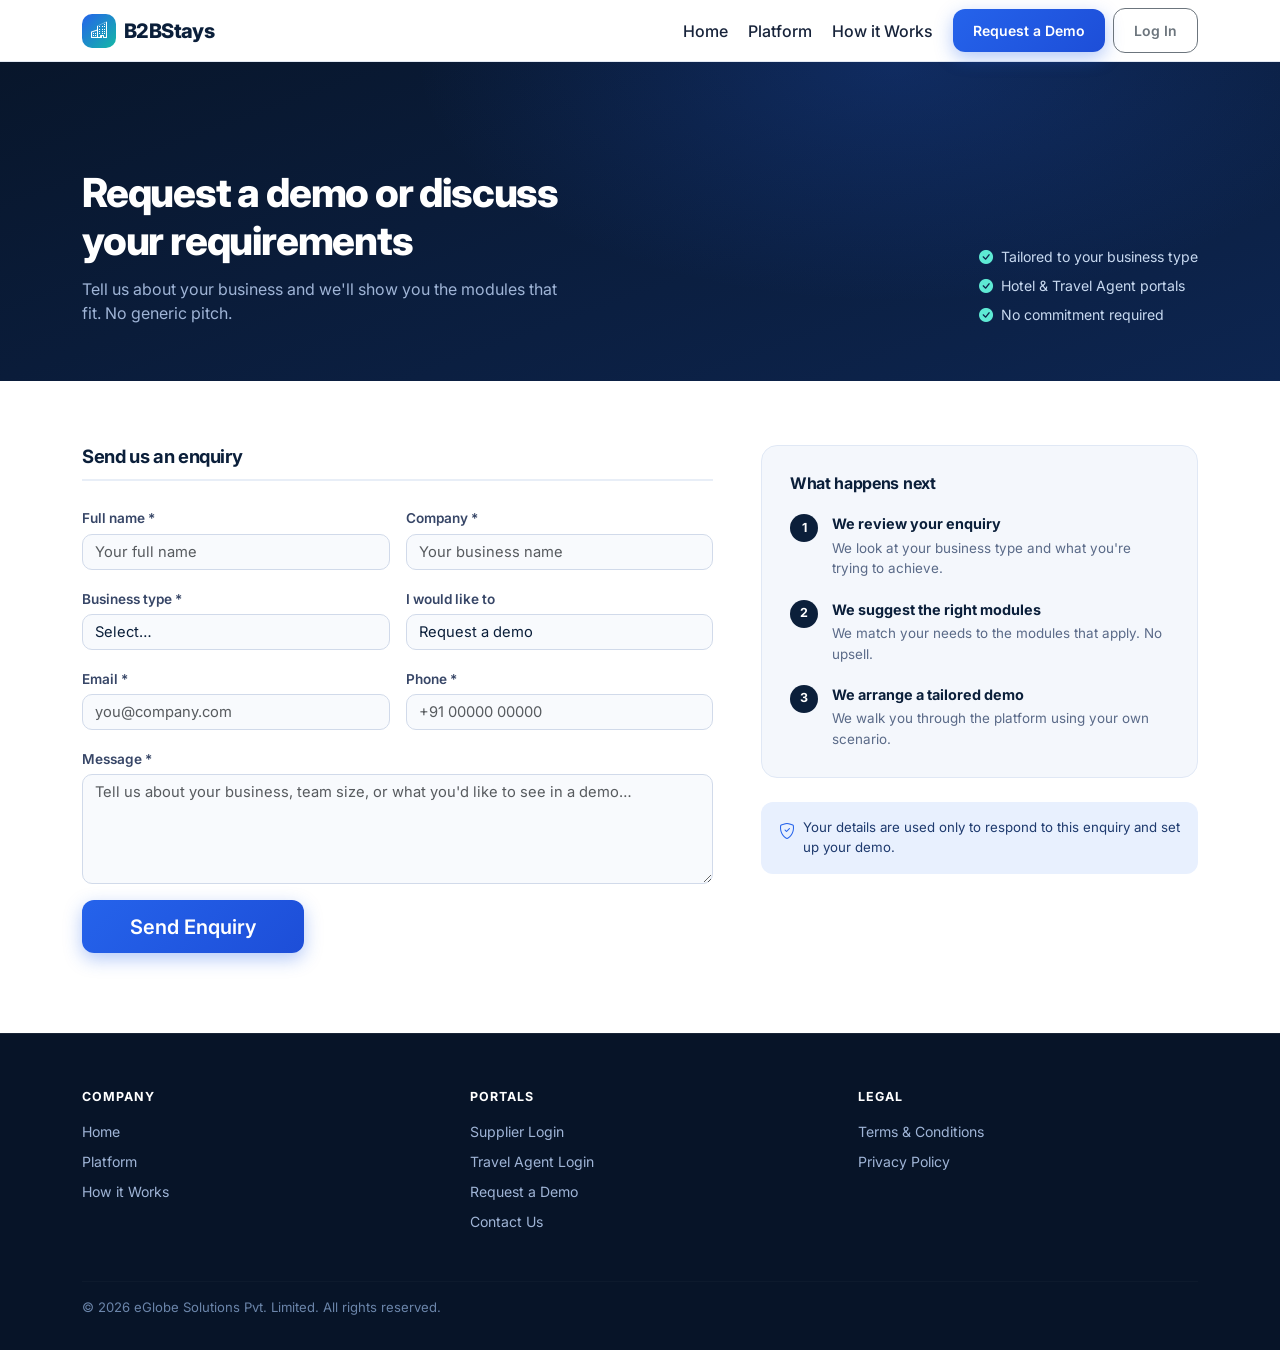
==== contact.html @ 08c2ac45 "Commit" ====
<!doctype html>
<html lang="en">
<head>
  <meta charset="utf-8">
  <meta name="viewport" content="width=device-width, initial-scale=1">
  <title>Request a Demo – B2BStays | Travel Agent B2B Software &amp; Holiday Distribution</title>
  <meta name="description" content="Request a demo of B2BStays — B2B travel tech software for hotels, DMCs and travel agents. See DMC sales workflow automation, seamless distribution and integrated invoicing in action.">
  <meta name="keywords" content="travel agent B2B software demo, DMC sales workflow automation, B2B holiday marketplace, land services distribution, holiday distribution network, operations automation">
  <meta name="robots" content="index, follow">
  <meta name="theme-color" content="#0b1f3a">
  <link rel="icon" href="data:image/svg+xml,%3Csvg xmlns='http://www.w3.org/2000/svg' viewBox='0 0 32 32'%3E%3Crect width='32' height='32' rx='8' fill='%232563eb'/%3E%3Ctext x='16' y='22' font-size='16' font-family='Arial' font-weight='700' fill='white' text-anchor='middle'%3EB%3C/text%3E%3C/svg%3E">
  <link rel="preconnect" href="https://fonts.googleapis.com">
  <link rel="preconnect" href="https://fonts.gstatic.com" crossorigin>
  <link href="https://fonts.googleapis.com/css2?family=Inter:wght@400;500;600;700;800&display=swap" rel="stylesheet">
  <link href="https://cdn.jsdelivr.net/npm/bootstrap@5.3.3/dist/css/bootstrap.min.css" rel="stylesheet">
  <link href="https://cdn.jsdelivr.net/npm/bootstrap-icons@1.11.3/font/bootstrap-icons.min.css" rel="stylesheet">
  <link href="assets/css/style.css" rel="stylesheet">
</head>
<body>
<a class="skip-link" href="#main">Skip to main content</a>

<nav class="navbar navbar-expand-lg sticky-top site-nav" aria-label="Main navigation">
  <div class="container">
    <a class="navbar-brand d-flex align-items-center" href="index.html"><span class="brand-mark"><i class="bi bi-buildings" aria-hidden="true"></i></span>B2BStays</a>
    <button class="navbar-toggler" type="button" data-bs-toggle="collapse" data-bs-target="#nav" aria-controls="nav" aria-expanded="false" aria-label="Toggle navigation"><span class="navbar-toggler-icon"></span></button>
    <div class="collapse navbar-collapse" id="nav">
      <ul class="navbar-nav ms-auto align-items-lg-center gap-lg-1">
        <li class="nav-item"><a class="nav-link" href="index.html">Home</a></li>
        <li class="nav-item"><a class="nav-link" href="index.html#capability-map">Platform</a></li>
        <li class="nav-item"><a class="nav-link" href="index.html#coverH">How it Works</a></li>
        <li class="nav-item ms-lg-2"><a class="btn btn-brand btn-sm" href="contact.html?topic=demo">Request a Demo</a></li>
        <li class="nav-item ms-lg-1"><a class="btn btn-outline-secondary btn-sm" href="login.html">Log In</a></li>
      </ul>
    </div>
  </div>
</nav>

<main id="main">

  <!-- Dark hero band -->
  <div class="ct-hero">
    <div class="container">
      <div class="ct-hero-inner">
        <div>
          <span class="eyebrow" style="color:#5eead4">Get in touch</span>
          <h1 class="ct-hero-h">Request a demo or discuss your requirements</h1>
          <p class="ct-hero-sub">Tell us about your business and we'll show you the modules that fit. No generic pitch.</p>
        </div>
        <ul class="ct-trust">
          <li><i class="bi bi-check-circle-fill"></i>Tailored to your business type</li>
          <li><i class="bi bi-check-circle-fill"></i>Hotel &amp; Travel Agent portals</li>
          <li><i class="bi bi-check-circle-fill"></i>No commitment required</li>
        </ul>
      </div>
    </div>
  </div>

  <!-- White form section -->
  <div class="ct-body">
    <div class="container">
      <div class="row g-5 align-items-start">

        <!-- Form -->
        <div class="col-lg-7">
          <div class="ct-form-wrap">
            <h2 class="ct-form-title">Send us an enquiry</h2>
            <form id="enquiryForm" action="api/enquiry.php" method="post" novalidate>
              <div class="row g-3">
                <div class="col-sm-6">
                  <label class="form-label" for="name">Full name <span aria-hidden="true">*</span></label>
                  <input class="form-control" id="name" name="name" type="text" autocomplete="name" required placeholder="Your full name">
                </div>
                <div class="col-sm-6">
                  <label class="form-label" for="company">Company <span aria-hidden="true">*</span></label>
                  <input class="form-control" id="company" name="company" type="text" autocomplete="organization" required placeholder="Your business name">
                </div>
                <div class="col-sm-6">
                  <label class="form-label" for="business_type">Business type <span aria-hidden="true">*</span></label>
                  <select class="form-select" id="business_type" name="business_type" required>
                    <option value="">Select…</option>
                    <option value="hotel">Hotel or accommodation provider</option>
                    <option value="travel_agent">Travel agent or tour operator</option>
                    <option value="dmc">Destination management company</option>
                    <option value="transport">Transportation business</option>
                    <option value="other">Other</option>
                  </select>
                </div>
                <div class="col-sm-6">
                  <label class="form-label" for="topic">I would like to</label>
                  <select class="form-select" id="topic" name="topic">
                    <option value="demo">Request a demo</option>
                    <option value="requirements">Discuss business requirements</option>
                    <option value="modules">Explore modules</option>
                  </select>
                </div>
                <div class="col-sm-6">
                  <label class="form-label" for="email">Email <span aria-hidden="true">*</span></label>
                  <input class="form-control" id="email" name="email" type="email" autocomplete="email" required placeholder="you@company.com">
                </div>
                <div class="col-sm-6">
                  <label class="form-label" for="phone">Phone <span aria-hidden="true">*</span></label>
                  <input class="form-control" id="phone" name="phone" type="tel" autocomplete="tel" required placeholder="+91 00000 00000">
                </div>
                <div class="col-12">
                  <label class="form-label" for="message">Message <span aria-hidden="true">*</span></label>
                  <textarea class="form-control" id="message" name="message" rows="4" maxlength="2000" required placeholder="Tell us about your business, team size, or what you'd like to see in a demo…"></textarea>
                </div>
                <div class="hp-field" aria-hidden="true"><label>Leave blank <input type="text" name="website" tabindex="-1" autocomplete="off"></label></div>
                <div class="col-12">
                  <button class="btn btn-brand btn-lg px-5" type="submit">Send Enquiry</button>
                </div>
              </div>
              <div id="formStatus" class="alert d-none mt-3" role="status" tabindex="-1"></div>
            </form>
          </div>
        </div>

        <!-- Sidebar -->
        <div class="col-lg-5">
          <div class="ct-sidebar">

            <div class="ct-steps">
              <h3 class="ct-sidebar-title">What happens next</h3>
              <ol class="ct-step-list">
                <li>
                  <span class="ct-step-num">1</span>
                  <div>
                    <strong>We review your enquiry</strong>
                    <p>We look at your business type and what you're trying to achieve.</p>
                  </div>
                </li>
                <li>
                  <span class="ct-step-num">2</span>
                  <div>
                    <strong>We suggest the right modules</strong>
                    <p>We match your needs to the modules that apply. No upsell.</p>
                  </div>
                </li>
                <li>
                  <span class="ct-step-num">3</span>
                  <div>
                    <strong>We arrange a tailored demo</strong>
                    <p>We walk you through the platform using your own scenario.</p>
                  </div>
                </li>
              </ol>
            </div>

            <div class="ct-note">
              <i class="bi bi-shield-check"></i>
              Your details are used only to respond to this enquiry and set up your demo.
            </div>

          </div>
        </div>

      </div>
    </div>
  </div>

</main>

<footer class="site-footer">
  <div class="container">
    <div class="row g-4 g-lg-5 justify-content-center">
      <div class="col-6 col-md-4">
        <h5 class="footer-heading">Company</h5>
        <ul class="list-unstyled footer-links">
          <li><a href="index.html">Home</a></li>
          <li><a href="index.html#capability-map">Platform</a></li>
          <li><a href="index.html#coverH">How it Works</a></li>
        </ul>
      </div>
      <div class="col-6 col-md-4">
        <h5 class="footer-heading">Portals</h5>
        <ul class="list-unstyled footer-links">
          <li><a href="login.html">Supplier Login</a></li>
          <li><a href="login.html">Travel Agent Login</a></li>
          <li><a href="contact.html?topic=demo">Request a Demo</a></li>
          <li><a href="contact.html">Contact Us</a></li>
        </ul>
      </div>
      <div class="col-6 col-md-4">
        <h5 class="footer-heading">Legal</h5>
        <ul class="list-unstyled footer-links">
          <li><a href="#">Terms &amp; Conditions</a></li>
          <li><a href="#">Privacy Policy</a></li>
        </ul>
      </div>
    </div>
    <nav class="site-footer-mobile" aria-label="Footer navigation">
      <a href="index.html">Home</a>
      <a href="contact.html?topic=demo">Book a Demo</a>
      <a href="login.html">Log In</a>
      <a href="register.html">Register Now</a>
    </nav>
    <hr class="footer-divider">
    <p class="small mb-0 footer-copy">&copy; <span id="year"></span> eGlobe Solutions Pvt. Limited. All rights reserved.</p>
  </div>
</footer>

<style>
/* ── Hero band ── */
.ct-hero {
  background: radial-gradient(800px 400px at 70% 0%, rgba(37,99,235,.22), transparent 60%),
              linear-gradient(160deg, #08162b 0%, #0d2550 100%);
  padding: 4rem 0 3.5rem;
}
.ct-hero-inner {
  display: flex;
  flex-wrap: wrap;
  align-items: flex-end;
  justify-content: space-between;
  gap: 2rem;
}
.ct-hero-h {
  font-size: clamp(1.7rem, 3.5vw, 2.5rem);
  font-weight: 800;
  letter-spacing: -.03em;
  color: #fff;
  line-height: 1.2;
  margin: .6rem 0 .75rem;
  max-width: 560px;
}
.ct-hero-sub {
  color: #9fb4d6;
  font-size: 1rem;
  margin: 0;
  max-width: 480px;
}
.ct-trust {
  list-style: none;
  padding: 0;
  margin: 0;
  display: flex;
  flex-direction: column;
  gap: .5rem;
  flex-shrink: 0;
}
.ct-trust li {
  display: flex;
  align-items: center;
  gap: .5rem;
  font-size: .88rem;
  color: #c8d9f0;
  white-space: normal;
}
.ct-trust i { color: #5eead4; }

/* ── White body ── */
.ct-body {
  background: #fff;
  padding: 4rem 0 5rem;
}

/* ── Form ── */
.ct-form-wrap { }
.ct-form-title {
  font-size: 1.15rem;
  font-weight: 700;
  color: #0b1f3a;
  margin-bottom: 1.5rem;
  padding-bottom: .75rem;
  border-bottom: 2px solid #e8eef7;
}
.ct-form-wrap .form-label {
  font-size: .85rem;
  font-weight: 600;
  color: #374667;
  margin-bottom: .3rem;
}
.ct-form-wrap .form-control,
.ct-form-wrap .form-select {
  border-color: #d1daea;
  border-radius: 10px;
  font-size: .92rem;
  color: #0b1f3a;
  background: #f8fafd;
  transition: border-color .15s, box-shadow .15s;
}
.ct-form-wrap .form-control:focus,
.ct-form-wrap .form-select:focus {
  border-color: #2563eb;
  background: #fff;
  box-shadow: 0 0 0 3px rgba(37,99,235,.12);
}
.ct-form-wrap textarea.form-control { resize: vertical; min-height: 110px; }

/* ── Sidebar ── */
.ct-sidebar {
  position: sticky;
  top: 90px;
  display: flex;
  flex-direction: column;
  gap: 1.5rem;
}
.ct-steps {
  background: #f4f7fc;
  border: 1px solid #e0e8f5;
  border-radius: 16px;
  padding: 1.75rem;
}
.ct-sidebar-title {
  font-size: 1rem;
  font-weight: 700;
  color: #0b1f3a;
  margin-bottom: 1.25rem;
}
.ct-step-list {
  list-style: none;
  padding: 0;
  margin: 0;
  display: flex;
  flex-direction: column;
  gap: 1.25rem;
}
.ct-step-list li {
  display: flex;
  gap: .9rem;
  align-items: flex-start;
}
.ct-step-num {
  flex-shrink: 0;
  width: 28px;
  height: 28px;
  border-radius: 50%;
  background: #0b1f3a;
  color: #fff;
  font-size: .78rem;
  font-weight: 700;
  display: grid;
  place-items: center;
  margin-top: 1px;
}
.ct-step-list strong {
  display: block;
  font-size: .9rem;
  font-weight: 700;
  color: #0b1f3a;
  margin-bottom: .2rem;
}
.ct-step-list p {
  font-size: .84rem;
  color: #5a6a88;
  margin: 0;
  line-height: 1.5;
}

.ct-note {
  display: flex;
  align-items: flex-start;
  gap: .5rem;
  background: #e8f0fe;
  border-radius: 12px;
  padding: 1rem 1.1rem;
  font-size: .83rem;
  color: #1e3a6e;
  line-height: 1.5;
}
.ct-note i { color: #2563eb; font-size: 1rem; flex-shrink: 0; margin-top: 1px; }

@media (max-width: 991.98px) {
  .ct-hero-inner { flex-direction: column; align-items: flex-start; }
  .ct-trust { flex-direction: row; flex-wrap: wrap; gap: .4rem 1.2rem; }
  .ct-sidebar { position: static; }
}
@media (max-width: 767.98px) {
  .ct-hero { padding: 3rem 0 2.5rem; }
  .ct-hero-h { font-size: clamp(1.5rem, 6vw, 2rem); max-width: 100%; }
  .ct-hero-sub { max-width: 100%; }
  .ct-body { padding: 2.5rem 0 3rem; }
  .ct-note { flex-direction: column; gap: .4rem; }
}
</style>

<script src="https://cdn.jsdelivr.net/npm/bootstrap@5.3.3/dist/js/bootstrap.bundle.min.js"></script>
<script src="assets/js/main.js"></script>
<script src="assets/js/form.js"></script>
</body>
</html>
---- assets/css/style.css ----
/* B2BStays marketing site – design tokens */
:root {
  --navy-900: #071428;
  --navy-800: #0b1f3a;
  --navy-700: #12315c;
  --blue-600: #2563eb;
  --blue-500: #3b82f6;
  --teal-500: #14b8a6;
  --teal-600: #0a7a6e;
  --ink: #17233a;
  --muted: #5b6b85;
  --line: #e2e8f2;
  --surface: #ffffff;
  --surface-alt: #f4f7fc;
  --warn: #b45309;
  --warn-bg: #fff7e6;
  --radius: 16px;
  --shadow-sm: 0 1px 2px rgba(11, 31, 58, .06), 0 2px 8px rgba(11, 31, 58, .05);
  --shadow-md: 0 10px 30px rgba(11, 31, 58, .10);
  --bs-primary: var(--blue-600);
  --bs-body-font-family: "Inter", system-ui, -apple-system, "Segoe UI", Roboto, sans-serif;
  --bs-body-color: var(--ink);
}

html { scroll-behavior: smooth; scroll-padding-top: 84px; }
body { background: var(--surface); color: var(--ink); -webkit-font-smoothing: antialiased; }
.result-table td { white-space: nowrap; }
h1, h2, h3, h4, h5, h6 { color: var(--navy-800); letter-spacing: -.02em; font-weight: 700; }
.text-muted-2 { color: var(--muted) !important; }
.section { padding: 5rem 0; }
.section-alt { background: var(--surface-alt); }
.section-alt2 { background: #e8eef7; }
#capability-map { padding: 3rem 0; }
.map-wrap { max-width: 780px; margin: 0 auto; }
.map-svg  { width: 100%; height: auto; display: block; }
.section-dark { background: linear-gradient(160deg, var(--navy-900), var(--navy-700)); color: #dbe6f7; }
.section-dark h2, .section-dark h3 { color: #fff; }
.eyebrow { display: inline-block; font-size: .78rem; font-weight: 700; letter-spacing: .12em; text-transform: uppercase; color: var(--teal-600); margin-bottom: .6rem; }
.section-dark .eyebrow { color: #5eead4; }
.section-dark .card-x { background: rgba(255,255,255,.12); border-color: rgba(255,255,255,.18); color: #dbe6f7; }
.section-dark .card-x:hover { background: rgba(255,255,255,.18); border-color: rgba(255,255,255,.28); }
.section-dark .card-x h3 { color: #fff; }
.section-dark .text-muted-2 { color: rgba(219,230,247,.65) !important; }
.section-dark .icon-chip { background: rgba(255,255,255,.1); color: #5eead4; }
.lead-narrow { max-width: 46rem; }

/* Skip link */
.skip-link { position: absolute; left: -999px; top: 8px; background: #fff; color: var(--navy-800); padding: .5rem 1rem; border-radius: 8px; z-index: 2000; }
.skip-link:focus { left: 8px; }
:focus-visible { outline: 3px solid var(--blue-500); outline-offset: 2px; }

/* Navbar */
.site-nav { background: rgba(255, 255, 255, .92); backdrop-filter: blur(10px); border-bottom: 1px solid var(--line); }
.site-nav .navbar-brand { font-weight: 800; color: var(--navy-800); letter-spacing: -.03em; }
.brand-mark { display: inline-grid; place-items: center; width: 34px; height: 34px; border-radius: 10px; background: linear-gradient(135deg, var(--blue-600), var(--teal-500)); color: #fff; margin-right: .5rem; font-size: 1.05rem; }
.site-nav .nav-link { color: var(--ink); font-weight: 500; }
.site-nav .nav-link.active, .site-nav .nav-link:hover { color: var(--blue-600); }

/* Buttons */
.btn { border-radius: 12px; font-weight: 600; padding: .7rem 1.25rem; }
.btn-brand { background: linear-gradient(135deg, var(--blue-600), #1d4ed8); color: #fff; border: 0; box-shadow: 0 6px 18px rgba(37, 99, 235, .35); }
.btn-brand:hover { color: #fff; transform: translateY(-1px); box-shadow: 0 10px 24px rgba(37, 99, 235, .4); }
.btn-teal { background: var(--teal-500); color: #04302b; border: 0; }
.btn-teal:hover { background: #2dd4bf; color: #04302b; }
.btn-ghost-light { border: 1.5px solid rgba(255, 255, 255, .55); color: #fff; }
.btn-ghost-light:hover { background: rgba(255, 255, 255, .12); color: #fff; }
.btn { transition: transform .15s ease, box-shadow .15s ease, background .15s ease; }

/* Hero */
.hero { position: relative; overflow: hidden; color: #dbe6f7; padding: 6rem 0 5rem;
  background: radial-gradient(900px 500px at 85% -10%, rgba(20, 184, 166, .30), transparent 60%),
              radial-gradient(800px 500px at 0% 110%, rgba(37, 99, 235, .35), transparent 60%),
              linear-gradient(160deg, var(--navy-900), var(--navy-700)); }
.hero h1 { color: #fff; font-size: clamp(2.2rem, 5vw, 3.7rem); line-height: 1.08; }
.hero h1 .accent { background: linear-gradient(90deg, #7dd3fc, #5eead4); -webkit-background-clip: text; background-clip: text; color: transparent; }
.hero .lead { color: #c3d3ec; max-width: 40rem; }
.page-hero { padding: 4.5rem 0 3.5rem; }
/* Hero portal preview */
.dashwrap { max-width: 640px; margin: 0 auto; }
.dash-bar { display: flex; align-items: center; justify-content: space-between; gap: .6rem; flex-wrap: wrap; margin-bottom: .7rem; }
.seg { display: inline-flex; background: rgba(255, 255, 255, .12); border-radius: 999px; padding: 3px; }
.seg button { border: 0; background: transparent; color: #c3d3ec; font-size: .8rem; font-weight: 600; padding: .32rem .85rem; border-radius: 999px; transition: background .15s, color .15s; }
.seg button:hover { color: #fff; }
.seg button[aria-selected="true"] { background: #fff; color: var(--navy-800); }
.dash-tag { font-size: .72rem; font-weight: 600; color: #b4c6e2; background: rgba(255, 255, 255, .1); border-radius: 999px; padding: .2rem .7rem; }
.dash { background: #f4f6fb; color: var(--ink); border-radius: 12px; overflow: hidden; font-size: 12px; line-height: 1.35;
  box-shadow: 0 30px 60px -20px rgba(0, 0, 0, .6); }
.dash[hidden] { display: none; }
.dash-top { display: flex; align-items: center; gap: .5rem; padding: .55rem .8rem; background: #11161f; color: #fff; font-size: 12px; }
.dash-top.agent { background: #12275c; }
.dash-top .bm { display: grid; place-items: center; width: 22px; height: 22px; border-radius: 6px; background: linear-gradient(135deg, var(--blue-600), var(--teal-500)); font-size: .8rem; }
.dash-top .op { color: #aebbd2; }
.dash-top .sep { width: 1px; height: 14px; background: rgba(255, 255, 255, .25); }
.dash-top .who { color: #dbe4f3; }
.dash-top .av { width: 24px; height: 24px; border-radius: 50%; background: rgba(255, 255, 255, .16); display: grid; place-items: center; font-size: 10px; font-weight: 700; }
.dash-crop .dash { height: 100%; display: flex; flex-direction: column; }
.dash-body { display: grid; grid-template-columns: 1fr; flex: 1; min-height: 0; }
@media (min-width: 992px) { .dash-body { grid-template-columns: 140px 1fr; } }
.dash-side { background: #151a22; padding: .55rem .4rem; flex-direction: column; gap: 2px; align-self: stretch; }
.dash-side.agent { background: #142a63; }
.dash-side span { display: flex; align-items: flex-start; gap: .45rem; color: #c3cde0; font-size: 11.5px; font-weight: 600; padding: .38rem .5rem; border-radius: 6px; line-height: 1.2; }
.dash-side span i { font-size: 12px; margin-top: 1px; flex: none; }
.dash-side span.on { background: rgba(59, 130, 246, .25); color: #fff; box-shadow: inset 0 0 0 1px rgba(96, 165, 250, .55); }
.dash-main { padding: .75rem .8rem; min-width: 0; display: flex; flex-direction: column; gap: .6rem; background: #f4f6fb; overflow: hidden; }
.dm-head h2 { font-size: 15px; font-weight: 700; margin: 0; color: var(--navy-800); letter-spacing: 0; }
.dm-head p { margin: 0; font-size: 11px; color: #4a5a72; }
.kp-grid { display: grid; grid-template-columns: repeat(2, 1fr); gap: .5rem; }
.kp { background: #fff; border: 1px solid var(--line); border-radius: 8px; padding: .5rem .6rem; display: flex; align-items: center; gap: .55rem; min-width: 0; }
.kp .ic { flex: none; width: 28px; height: 28px; border-radius: 8px; display: grid; place-items: center; background: #e8f0fe; color: var(--blue-600); font-size: .95rem; }
.kp .ic.t { background: #e0f7f4; color: var(--teal-600); }
.kp b { display: block; font-size: 15px; line-height: 1.2; color: var(--navy-800); font-weight: 700; }
.kp small { display: block; font-size: 11px; color: #4a5a72; line-height: 1.2; }
.dc { background: #fff; border: 1px solid var(--line); border-radius: 8px; padding: .6rem .7rem; }
.dc-h { display: flex; justify-content: space-between; align-items: flex-start; gap: .5rem; margin-bottom: .45rem; }
.dc-h h3 { font-size: 12.5px; font-weight: 700; margin: 0; color: var(--navy-800); letter-spacing: 0; }
.dc-h small { font-size: 11px; color: var(--muted); }
.dt { width: 100%; border-collapse: collapse; }
.dt th { font-size: 10.5px; text-transform: uppercase; letter-spacing: .05em; color: var(--muted); font-weight: 600; padding: .3rem .3rem; border-bottom: 1px solid var(--line); text-align: left; background: #f8fafd; }
.dt td { font-size: 11.5px; padding: .38rem .3rem; border-top: 1px solid #eef2f8; vertical-align: middle; }
.dt tbody tr:first-child td { border-top: 0; }
.dt .r { text-align: right; white-space: nowrap; }
.dt .ref { color: var(--blue-600); font-weight: 600; white-space: nowrap; }
.chip { display: block; width: fit-content; font-size: 10px; font-weight: 600; color: #1d4ed8; background: #e8f0fe; border-radius: 4px; padding: 0 .4rem; margin-top: 2px; }
.chip-link { font-size: 10.5px; font-weight: 600; color: var(--teal-600); background: #e0f7f4; border-radius: 999px; padding: .15rem .55rem; white-space: nowrap; }
.dash-select { font-size: 11.5px; font-weight: 600; padding: .2rem 1.8rem .2rem .55rem; border-radius: 6px; border: 1px solid var(--line); width: auto; color: var(--navy-800); }
.rv-row + .rv-row { margin-top: .5rem; }
.rv-line { display: flex; justify-content: space-between; gap: .5rem; font-size: 11.5px; }
.rv-line span:last-child { font-weight: 700; color: var(--navy-800); white-space: nowrap; }
.rv-bar { height: 6px; border-radius: 3px; background: #e8edf5; margin-top: 3px; overflow: hidden; }
.rv-bar i { display: block; height: 100%; border-radius: 3px; background: var(--blue-500); transition: width .4s ease; }
.rv-bar i.t { background: var(--teal-500); }
.rv-total { display: flex; justify-content: space-between; border-top: 1px solid var(--line); margin-top: .55rem; padding-top: .45rem; font-size: 11.5px; font-weight: 700; color: var(--navy-800); }
.tri { display: grid; grid-template-columns: repeat(3, 1fr); gap: .5rem; }
.tri b { display: block; font-size: 14px; color: var(--navy-800); line-height: 1.2; }
.tri small { font-size: 11px; color: var(--muted); line-height: 1.2; display: block; }
.banner-q { display: flex; align-items: center; justify-content: space-between; gap: .6rem; flex-wrap: wrap; background: #1b2f66; color: #fff; border-radius: 8px; padding: .55rem .7rem; }
.banner-q b { display: block; font-size: 12px; }
.banner-q small { color: #c3d3ec; font-size: 11px; }
.btn-q { background: #fff; color: var(--navy-800); font-size: 11px; font-weight: 700; border-radius: 6px; padding: .3rem .6rem; white-space: nowrap; }
.pill { font-size: 10.5px; font-weight: 600; border-radius: 999px; padding: .1rem .5rem; white-space: nowrap; }
.pill-ok { background: #e0f7f4; color: #0b6b60; }
.pill-wait { background: #fff3d6; color: #6b4400; }
.pill-info { background: #e8f0fe; color: #1d4ed8; }
@media (max-width: 575.98px) { .tri b { font-size: 12.5px; } .kp b { font-size: 14px; } .kp .ic { display: none; } }

/* Testimonial cards */
.tcard {
  background: var(--surface);
  border: 1px solid var(--line);
  border-radius: var(--radius);
  box-shadow: var(--shadow-sm);
  padding: 2rem;
  display: flex;
  flex-direction: column;
  position: relative;
  transition: transform .2s ease, box-shadow .2s ease;
}
.tcard:hover { transform: translateY(-3px); box-shadow: var(--shadow-md); }
.tcard-mark {
  font-size: 4rem;
  line-height: 1;
  color: var(--blue-600);
  opacity: .15;
  font-family: Georgia, serif;
  display: block;
  margin-bottom: -.5rem;
}
.tcard-body {
  font-size: .95rem;
  line-height: 1.7;
  color: var(--ink);
  flex: 1;
  margin-bottom: 1.5rem;
}
.tcard-body strong { color: var(--navy-800); font-weight: 600; }
.tcard-footer {
  display: flex;
  align-items: center;
  gap: .9rem;
  border-top: 1px solid var(--line);
  padding-top: 1.25rem;
  margin-top: auto;
}
.tcard-logo { height: 36px; width: auto; object-fit: contain; flex-shrink: 0; }
.tcard-name { font-size: .88rem; font-weight: 700; color: var(--navy-800); }
.tcard-role { font-size: .8rem; color: var(--muted); display: flex; align-items: center; gap: .3rem; margin-top: .15rem; }

/* Cards */
.card-x { background: var(--surface); border: 1px solid var(--line); border-radius: var(--radius); box-shadow: var(--shadow-sm); height: 100%; transition: transform .2s ease, box-shadow .2s ease; }
.card-x:hover { transform: translateY(-3px); box-shadow: var(--shadow-md); }
.icon-chip { width: 46px; height: 46px; border-radius: 12px; display: grid; place-items: center; font-size: 1.3rem; background: linear-gradient(135deg, rgba(37, 99, 235, .12), rgba(20, 184, 166, .16)); color: var(--blue-600); }

/* Module task lists inside cards */
.mod-tasks { list-style: none; padding: 0; margin: 0; display: flex; flex-direction: column; gap: .45rem; }
.mod-tasks li { font-size: .83rem; color: rgba(219,230,247,.75); padding-left: 1.1rem; position: relative; line-height: 1.45; }
.mod-tasks li::before { content: "→"; position: absolute; left: 0; color: #5eead4; font-size: .75rem; top: .05em; }

/* Status badges: keep existing vs proposed unmistakable */
.badge-live { background: #e6f7f4; color: #0b6b60; border: 1px solid #b6e8e0; font-weight: 600; }
.badge-proposed { background: var(--warn-bg); color: var(--warn); border: 1px solid #f3d9a4; font-weight: 600; }
.disclaimer { background: var(--warn-bg); border: 1px solid #f3d9a4; border-left: 4px solid #f59e0b; border-radius: 10px; padding: .85rem 1rem; font-size: .92rem; color: #6b4a0f; }
.disclaimer-dark { background: rgba(255, 255, 255, .08); border: 1px solid rgba(255, 255, 255, .2); border-left: 4px solid #5eead4; color: #cfe0f6; }

/* Capability map */
.map-wrap { background: transparent; border: none; border-radius: 20px; padding: 0; box-shadow: none; }
.map-scroll-outer { overflow-x: auto; -webkit-overflow-scrolling: touch; border-radius: 20px; }
.map-svg { width: 100%; min-width: 680px; height: auto; display: block; }

/* Node groups */
.mn-node { cursor: pointer; }
.mn-node:focus { outline: none; }

/* Icon bubble */
.mn-node circle { transition: filter .2s ease; }
.mn-node:hover > circle:first-child { filter: drop-shadow(0 6px 18px rgba(37,99,235,.25)) !important; }

/* Icon path inside bubble */
.mn-node path { transition: fill .18s ease; }
.mn-node.mn-active path { fill: #fff; }

/* Number label */
.mn-num {
  font-family: Inter, sans-serif;
  font-size: 13px;
  font-weight: 800;
  fill: #2563eb;
  letter-spacing: .04em;
  pointer-events: none;
}

/* Module name label */
.mn-label {
  font-family: Inter, sans-serif;
  font-size: 17px;
  font-weight: 700;
  fill: #0b1f3a;
  pointer-events: none;
}

/* Active state: highlight number */
.mn-node.mn-active .mn-num { fill: #0d9488; }

/* Centre sphere text */
.mn-core-title {
  font-family: Inter, sans-serif;
  font-size: 24px;
  font-weight: 800;
  fill: #fff;
  pointer-events: none;
}
.mn-core-sub {
  font-family: Inter, sans-serif;
  font-size: 14px;
  font-weight: 500;
  fill: rgba(255,255,255,.75);
  pointer-events: none;
}

/* Halo pulse */
.mn-halo { animation: mnPulse 3s ease-out infinite; transform-origin: 480px 350px; }
@keyframes mnPulse { 0% { transform: scale(1); opacity: .8; } 100% { transform: scale(1.4); opacity: 0; } }
.detail-label { font-size: .72rem; font-weight: 700; letter-spacing: .1em; text-transform: uppercase; color: var(--teal-600); margin-bottom: .3rem; }
.kpi-pill { display: inline-block; background: #fff; border: 1px solid var(--line); border-radius: 999px; padding: .2rem .7rem; font-size: .85rem; margin: 0 .3rem .4rem 0; }
.accordion-item { border-radius: 12px !important; overflow: hidden; margin-bottom: .6rem; border: 1px solid var(--line); }

/* Modules page */
.modules-hero { padding: 5rem 0 4.5rem; position: relative; overflow: hidden;
  background: radial-gradient(700px 380px at 90% 0%, rgba(59, 130, 246, .28), transparent 65%),
              linear-gradient(180deg, rgba(255, 255, 255, .035) 1px, transparent 1px) 0 0 / 100% 56px,
              linear-gradient(160deg, #06101f 0%, #0b2347 55%, #123a78 100%); }
.modules-hero .eyebrow { color: #5eead4; }
.modules-hero h1 { font-size: clamp(2rem, 4.4vw, 3.15rem); line-height: 1.12; max-width: 19ch; }
.modules-hero .lead { max-width: 38rem; font-size: 1.1rem; line-height: 1.65; }
.module-tabs { display: grid; grid-template-columns: repeat(2, 1fr); gap: .75rem; }
@media (min-width: 576px) { .module-tabs { grid-template-columns: repeat(4, 1fr); } }
@media (min-width: 992px) { .module-tabs { grid-template-columns: repeat(8, 1fr); } }
.module-tab { display: flex; flex-direction: column; align-items: center; justify-content: center; gap: .45rem; min-height: 92px; padding: .8rem .5rem; text-align: center;
  background: #fff; border: 1px solid var(--line); border-radius: 12px; color: var(--navy-800); font-weight: 600; font-size: .86rem; line-height: 1.25; cursor: pointer;
  transition: border-color .15s, box-shadow .15s, transform .15s, background .15s; }
.module-tab i { font-size: 1.35rem; color: var(--blue-600); }
.module-tab:hover { border-color: var(--blue-500); box-shadow: var(--shadow-sm); transform: translateY(-2px); }
.module-tab[aria-selected="true"] { background: var(--blue-600); border-color: var(--blue-600); color: #fff; box-shadow: 0 8px 20px rgba(37, 99, 235, .3); }
.module-tab[aria-selected="true"] i { color: #fff; }
.module-panel { scroll-margin-top: 90px; }
.js-tabs .module-panel[hidden] { display: none; }
.module-panel + .module-panel { margin-top: 2.5rem; }
.js-tabs .module-panel + .module-panel { margin-top: 0; }
.panel-card { background: #fff; border: 1px solid var(--line); border-radius: var(--radius); padding: 1.5rem; height: 100%; }
.panel-card h3 { font-size: .74rem; font-weight: 700; letter-spacing: .1em; text-transform: uppercase; color: var(--teal-600); margin-bottom: .6rem; }
.panel-card p { margin: 0; }
.panel-card.measure { background: linear-gradient(135deg, #f3f7ff, #ecfaf8); border-color: #c5d8f5; }
.check-list { list-style: none; padding: 0; margin: 0; }
.check-list li { padding: .22rem 0 .22rem 1.5rem; position: relative; }
.check-list li::before { content: "\F26A"; font-family: "bootstrap-icons"; position: absolute; left: 0; color: var(--teal-600); }
.measure .check-list li::before { content: "\F4F2"; color: var(--blue-600); }
.cap-chip { display: inline-block; background: var(--surface-alt); border: 1px solid var(--line); border-radius: 999px; padding: .2rem .7rem; font-size: .82rem; margin: 0 .3rem .4rem 0; color: var(--ink); }
.cta-band { background: linear-gradient(160deg, #06101f, #0f2f5e); color: #cdd9ee; padding: 4.5rem 0; }
.cta-band h2 { color: #fff; }

/* Flow tabs */
.flow-tabs .nav-link { border-radius: 999px; color: var(--navy-800); font-weight: 600; border: 1px solid var(--line); margin: 0 .4rem .5rem 0; background: #fff; }
.flow-tabs .nav-link.active { background: var(--navy-800); color: #fff; border-color: var(--navy-800); }
.flow-svg { width: 100%; height: auto; display: block; }
.flow-node { cursor: pointer; }
.flow-node rect { fill: #fff; stroke: #c9d6ee; stroke-width: 1.5; transition: all .2s ease; filter: drop-shadow(0 3px 6px rgba(11, 31, 58, .08)); }
.flow-node text { fill: var(--navy-800); font-size: 13.5px; font-weight: 600; pointer-events: none; }
.flow-node:hover rect { stroke: var(--blue-500); }
.flow-node:focus { outline: none; }
.flow-node:focus-visible rect { stroke: var(--blue-600); stroke-width: 3; }
.flow-node.active rect { fill: var(--navy-800); stroke: var(--navy-800); }
.flow-node.active text { fill: #fff; }
.flow-node.last rect { stroke: var(--teal-500); stroke-width: 2.5; }
.flow-arrow { stroke: var(--teal-500); stroke-width: 2.5; fill: none; stroke-dasharray: 5 5; animation: dash 1.4s linear infinite; }
.flow-explain { background: #fff; border-left: 4px solid var(--teal-500); border-radius: 10px; padding: 1rem 1.25rem; box-shadow: var(--shadow-sm); min-height: 5.5rem; }

/* Before / after */
.ba-col { border-radius: var(--radius); padding: 1.25rem; height: 100%; }
.ba-before { background: #f3f4f7; border: 1px dashed #b8c0cf; }
.ba-after { background: linear-gradient(160deg, #eef5ff, #e8faf6); border: 1px solid #b7d3f4; }
.ba-steps { list-style: none; padding: 0; margin: 0; }
.ba-steps li { position: relative; padding: .55rem .8rem; margin-bottom: 1rem; border-radius: 10px; background: #fff; border: 1px solid var(--line); font-size: .93rem; }
.ba-steps li:not(:last-child)::after { content: "\F229"; font-family: "bootstrap-icons"; position: absolute; left: 50%; bottom: -1.05rem; transform: translateX(-50%); color: var(--teal-600); font-size: .85rem; }
.ba-before .ba-steps li { color: #4b5568; border-style: dashed; }
.ba-before .ba-steps li.bad { background: #fdecec; border-color: #f2b8b8; color: #8a1f1f; }
.ba-after .ba-steps li.good { background: #e3f8f2; border-color: #9fe0d2; color: #0b5b50; font-weight: 600; }

.badge-illustrative { background: var(--navy-800); color: #fff; letter-spacing: .06em; }

/* Stakeholders */
.stake-card h3 { font-size: 1.15rem; }
.stake-card ul { padding-left: 1.1rem; margin-bottom: 0; font-size: .93rem; }

/* Footer */
/* Final CTA */
.section-cta {
  background: radial-gradient(900px 500px at 60% 0%, rgba(37,99,235,.22), transparent 65%),
              linear-gradient(180deg, #08162b 0%, #0c2447 100%);
  padding: 5rem 0;
}
.cta-inner { max-width: 640px; margin: 0 auto; }
.cta-heading {
  font-size: clamp(2rem, 4.5vw, 3rem);
  font-weight: 800;
  letter-spacing: -.03em;
  color: #fff;
  line-height: 1.15;
  margin: .75rem 0 1rem;
}
.cta-sub {
  color: #9fb4d6;
  font-size: 1.05rem;
  margin-bottom: 2rem;
}
.cta-actions {
  display: flex;
  flex-wrap: wrap;
  justify-content: center;
  gap: .75rem;
  margin-bottom: 2rem;
}
.cta-trust {
  list-style: none;
  padding: 0;
  margin: 0;
  display: flex;
  flex-wrap: wrap;
  justify-content: center;
  gap: .4rem 1.5rem;
  font-size: .85rem;
  color: #8ba3c4;
}
.cta-trust li { display: flex; align-items: center; gap: .35rem; }
.cta-trust i { color: #5eead4; }

.site-footer { background: var(--navy-900); color: #9fb4d6; padding: 3.5rem 0 2rem; font-size: .92rem; border-top: 1px solid rgba(255,255,255,.07); }
.site-footer a { color: #cfe0f6; text-decoration: none; }
.site-footer a:hover { color: #5eead4; }
.footer-heading { color: #fff; font-size: .78rem; font-weight: 700; letter-spacing: .08em; text-transform: uppercase; margin-bottom: 1rem; }
.footer-links li { margin-bottom: .5rem; }
.footer-links a { color: #9fb4d6; font-size: .88rem; transition: color .15s ease; }
.footer-links a:hover { color: #5eead4; }
.footer-divider { border-color: rgba(255,255,255,.1); margin: 2rem 0 1rem; }
.footer-copy { color: #6b85aa; font-size: .82rem; }

/* Footer brand block (right column) */
.footer-brand-block { padding: 0; background: none; border: none; border-radius: 0; }
.footer-brand-name { color: #fff; font-size: .92rem; font-weight: 700; margin-bottom: .45rem; }
.footer-address { color: #9fb4d6; font-size: .84rem; line-height: 1.65; margin-bottom: 0; }
.footer-badges { display: none; }

.site-footer-mobile { display: none; }

/* Form */
.invalid-feedback { font-size: .82rem; }
.hp-field { position: absolute; left: -9999px; height: 0; overflow: hidden; }

/* Reveal animation */
.reveal { opacity: 0; transform: translateY(22px); transition: opacity .65s cubic-bezier(.22,.68,0,1.2), transform .65s cubic-bezier(.22,.68,0,1.2); }
.reveal.in { opacity: 1; transform: none; }

/* Stagger delays for sibling reveals inside grids/rows */
.row .reveal:nth-child(1), .row [class*="col"]:nth-child(1) .reveal { transition-delay: 0s; }
.row .reveal:nth-child(2), .row [class*="col"]:nth-child(2) .reveal { transition-delay: .08s; }
.row .reveal:nth-child(3), .row [class*="col"]:nth-child(3) .reveal { transition-delay: .16s; }
.row .reveal:nth-child(4), .row [class*="col"]:nth-child(4) .reveal { transition-delay: .24s; }
.row .reveal:nth-child(5), .row [class*="col"]:nth-child(5) .reveal { transition-delay: .32s; }
.row .reveal:nth-child(6), .row [class*="col"]:nth-child(6) .reveal { transition-delay: .40s; }
.row .reveal:nth-child(7), .row [class*="col"]:nth-child(7) .reveal { transition-delay: .48s; }
.row .reveal:nth-child(8), .row [class*="col"]:nth-child(8) .reveal { transition-delay: .56s; }

/* Eyebrow slide-in from left — only when used standalone (not inside hero-copy which has its own animation) */
.eyebrow:not(.hero-copy .eyebrow) { opacity: 0; transform: translateX(-10px); transition: opacity .5s ease, transform .5s ease; }
.eyebrow.in, .reveal.in .eyebrow { opacity: 1; transform: none; }

/* Hero visual floating */
@keyframes float {
  0%, 100% { transform: translateY(0); }
  50% { transform: translateY(-10px); }
}
.hero-visual { animation: float 5s ease-in-out infinite; }

/* Hero copy fade-up on load */
@keyframes heroFadeUp {
  from { opacity: 0; transform: translateY(28px); }
  to   { opacity: 1; transform: none; }
}
.hero-copy { animation: heroFadeUp .8s cubic-bezier(.22,.68,0,1.2) both; }
/* Hero persona toggle */
.hero-persona-toggle {
  display: inline-flex;
  background: rgba(255,255,255,.08);
  border: 1px solid rgba(255,255,255,.14);
  border-radius: 100px;
  padding: 3px;
  gap: 2px;
  margin-bottom: 1.25rem;
}
.hpt-btn {
  background: transparent;
  border: none;
  border-radius: 100px;
  color: #9fb4d6;
  font-size: .8rem;
  font-weight: 500;
  padding: .3rem .9rem;
  cursor: pointer;
  transition: background .2s ease, color .2s ease;
  display: flex;
  align-items: center;
  gap: .35rem;
  white-space: nowrap;
}
.hpt-btn.active {
  background: rgba(37,99,235,.75);
  color: #fff;
}
.hpt-btn:not(.active):hover {
  background: rgba(255,255,255,.08);
  color: #dbe6f7;
}

.hero-copy .eyebrow { animation: heroFadeUp .7s .1s cubic-bezier(.22,.68,0,1.2) both; opacity: 1; transform: none; display: block; margin-top: .75rem; }
.hero-copy h1    { animation: heroFadeUp .75s .18s cubic-bezier(.22,.68,0,1.2) both; }
.hero-copy .lead { animation: heroFadeUp .75s .28s cubic-bezier(.22,.68,0,1.2) both; }
.hero-facts      { animation: heroFadeUp .75s .38s cubic-bezier(.22,.68,0,1.2) both; }
.hero-actions    { animation: heroFadeUp .75s .52s cubic-bezier(.22,.68,0,1.2) both; }

/* Hero facts shimmer sweep */
@keyframes shimmer {
  0%   { background-position: -400px 0; }
  100% { background-position: 400px 0; }
}
.hero-facts li {
  position: relative;
  overflow: hidden;
}
.hero-facts li::after {
  content: '';
  position: absolute;
  inset: 0;
  background: linear-gradient(90deg, transparent, rgba(255,255,255,.06), transparent);
  background-size: 400px 100%;
  animation: shimmer 3s ease-in-out infinite;
  pointer-events: none;
}

/* Navbar scroll shadow */
.site-nav { transition: box-shadow .3s ease; }
.site-nav.scrolled { box-shadow: 0 4px 20px rgba(11,31,58,.12); }

/* Module / card grid hover — more fluid lift */
.card-x { transition: transform .25s cubic-bezier(.22,.68,0,1.4), box-shadow .25s ease; }
.card-x:hover { transform: translateY(-5px) scale(1.01); box-shadow: var(--shadow-md); }

/* Icon chip spin on card hover */
.card-x:hover .icon-chip { animation: iconSpin .4s cubic-bezier(.22,.68,0,1.4); }
@keyframes iconSpin {
  0%   { transform: rotate(0deg) scale(1); }
  50%  { transform: rotate(-12deg) scale(1.1); }
  100% { transform: rotate(0deg) scale(1); }
}

/* Testimonial cards — scale from slightly below */
.col-md-4 .card-x { transition: transform .3s cubic-bezier(.22,.68,0,1.3), box-shadow .3s ease; }
.col-md-4 .card-x:hover { transform: translateY(-6px) scale(1.02); }

/* Button brand pulse glow on hover */
@keyframes btnGlow {
  0%, 100% { box-shadow: 0 6px 18px rgba(37,99,235,.35); }
  50%       { box-shadow: 0 8px 28px rgba(37,99,235,.55); }
}
.btn-brand:hover { animation: btnGlow .8s ease infinite; transform: translateY(-2px); }

/* Section divider fade-in line */
@keyframes lineGrow {
  from { transform: scaleX(0); opacity: 0; }
  to   { transform: scaleX(1); opacity: 1; }
}

/* Number counter roll */
[data-count] { display: inline-block; }

/* Badge bounce on reveal */
.badge-live, .badge-proposed {
  display: inline-block;
  transition: transform .2s cubic-bezier(.22,.68,0,1.4);
}
.badge-live:hover, .badge-proposed:hover { transform: scale(1.08); }

/* ─── Additional animations ──────────────────────────────────── */

/* Navbar slides down on load */
@keyframes navSlideDown {
  from { transform: translateY(-100%); opacity: 0; }
  to   { transform: translateY(0);     opacity: 1; }
}
.site-nav { animation: navSlideDown .5s cubic-bezier(.22,.68,0,1.2) both; }

/* Tcard lift + glow on hover */
.tcard {
  transition: transform .3s cubic-bezier(.22,.68,0,1.3), box-shadow .3s ease, border-color .3s ease;
}
.tcard:hover {
  transform: translateY(-6px) scale(1.015);
  box-shadow: 0 24px 48px rgba(11,31,58,.13);
  border-color: rgba(37,99,235,.25);
}

/* Tcard quote mark colour shift on hover */
.tcard:hover .tcard-mark { opacity: .28; color: var(--teal-600); transition: color .3s ease, opacity .3s ease; }
.tcard-mark { transition: color .3s ease, opacity .3s ease; }

/* Pill pop-in on scroll reveal */
@keyframes pillPop {
  from { opacity: 0; transform: scale(.7) translateY(6px); }
  to   { opacity: 1; transform: scale(1)  translateY(0); }
}
.reveal.in .pill { animation: pillPop .35s cubic-bezier(.22,.68,0,1.5) both; }

/* Icon chip colour pulse on section enter */
@keyframes chipGlow {
  0%   { box-shadow: none; }
  50%  { box-shadow: 0 0 0 6px rgba(37,99,235,.12); }
  100% { box-shadow: none; }
}
.reveal.in .icon-chip { animation: chipGlow .7s ease both; }

/* KPI number count-up pop */
@keyframes kpiBounce {
  0%   { transform: scale(.85); opacity: 0; }
  70%  { transform: scale(1.06); }
  100% { transform: scale(1);    opacity: 1; }
}
.kp b { animation: kpiBounce .45s cubic-bezier(.22,.68,0,1.4) both; }

/* Stagger KPI tiles inside the dashboard */
.kp:nth-child(1) b { animation-delay: .05s; }
.kp:nth-child(2) b { animation-delay: .12s; }
.kp:nth-child(3) b { animation-delay: .19s; }
.kp:nth-child(4) b { animation-delay: .26s; }

/* Dashboard card fade-slide in */
@keyframes dcFade {
  from { opacity: 0; transform: translateY(10px); }
  to   { opacity: 1; transform: none; }
}
.dc { animation: dcFade .4s ease both; }
.dc:nth-child(2) { animation-delay: .07s; }
.dc:nth-child(3) { animation-delay: .14s; }
.dc:nth-child(4) { animation-delay: .21s; }

/* Footer links underline slide */
.site-footer a {
  background-image: linear-gradient(var(--teal-500), var(--teal-500));
  background-repeat: no-repeat;
  background-size: 0% 1px;
  background-position: left bottom;
  transition: color .2s ease, background-size .25s ease;
}
.site-footer a:hover {
  background-size: 100% 1px;
}

/* Section-dark card entrance — slide up with slight scale */
@keyframes cardRise {
  from { opacity: 0; transform: translateY(18px) scale(.97); }
  to   { opacity: 1; transform: none; }
}
.section-dark .reveal.in .card-x { animation: cardRise .5s cubic-bezier(.22,.68,0,1.2) both; }

/* CTA trust list items stagger in */
@keyframes trustFade {
  from { opacity: 0; transform: translateX(-8px); }
  to   { opacity: 1; transform: none; }
}
.cta-trust li { opacity: 0; animation: trustFade .4s ease forwards; }
.reveal.in .cta-trust li:nth-child(1) { animation-delay: .3s; }
.reveal.in .cta-trust li:nth-child(2) { animation-delay: .44s; }
.reveal.in .cta-trust li:nth-child(3) { animation-delay: .58s; }

/* Section heading underline draw */
@keyframes underlineDraw {
  from { width: 0; }
  to   { width: 2.5rem; }
}
.section-dark h2::after, .section-cta h2::after {
  content: '';
  display: block;
  height: 3px;
  width: 0;
  background: linear-gradient(90deg, var(--teal-500), var(--blue-500));
  border-radius: 99px;
  margin: .6rem auto 0;
}
.reveal.in .section-dark h2::after,
.reveal.in .section-cta h2::after,
.section-dark .reveal.in h2::after,
.section-cta .reveal.in h2::after { animation: underlineDraw .6s .3s cubic-bezier(.22,.68,0,1.2) forwards; }

/* Nav link hover indicator dot */
.site-nav .nav-link { position: relative; }
.site-nav .nav-link::after {
  content: '';
  position: absolute;
  bottom: -2px; left: 50%;
  transform: translateX(-50%) scaleX(0);
  width: 16px; height: 2px;
  background: var(--blue-600);
  border-radius: 99px;
  transition: transform .2s cubic-bezier(.22,.68,0,1.4);
}
.site-nav .nav-link:hover::after,
.site-nav .nav-link.active::after { transform: translateX(-50%) scaleX(1); }

/* Seg toggle button active pop */
.seg button { transition: background .18s ease, color .18s ease, transform .18s cubic-bezier(.22,.68,0,1.4); }
.seg button[aria-selected="true"] { transform: scale(1.04); }

/* Contact page hero trust items stagger */
.ct-trust li { opacity: 0; transform: translateX(-10px); animation: trustFade .4s ease forwards; }
.ct-trust li:nth-child(1) { animation-delay: .35s; }
.ct-trust li:nth-child(2) { animation-delay: .5s; }
.ct-trust li:nth-child(3) { animation-delay: .65s; }

/* Contact sidebar steps stagger */
@keyframes stepIn {
  from { opacity: 0; transform: translateX(16px); }
  to   { opacity: 1; transform: none; }
}
.ct-step-list li { opacity: 0; animation: stepIn .45s cubic-bezier(.22,.68,0,1.2) forwards; }
.ct-step-list li:nth-child(1) { animation-delay: .2s; }
.ct-step-list li:nth-child(2) { animation-delay: .36s; }
.ct-step-list li:nth-child(3) { animation-delay: .52s; }

/* Login portal cards stagger */
@keyframes portalIn {
  from { opacity: 0; transform: translateY(20px) scale(.97); }
  to   { opacity: 1; transform: none; }
}
.portal-card {
  opacity: 0;
  animation: portalIn .5s cubic-bezier(.22,.68,0,1.2) forwards;
}
.portal-card:nth-child(1) { animation-delay: .15s; }
.portal-card:nth-child(2) { animation-delay: .28s; }

/* Register form fade-in */
@keyframes formIn {
  from { opacity: 0; transform: translateY(16px); }
  to   { opacity: 1; transform: none; }
}
.reg-body { animation: formIn .55s .2s cubic-bezier(.22,.68,0,1.2) both; }
.reg-header { animation: heroFadeUp .5s .05s cubic-bezier(.22,.68,0,1.2) both; }

/* Mobile capability map grid */
.map-mobile-cards { display: none; }
.map-mobile-only { display: none; }
.map-mgrid {
  display: grid;
  grid-template-columns: 1fr 1fr;
  gap: 1px;
  background: var(--line);
  border: 1px solid var(--line);
  border-radius: 12px;
  overflow: hidden;
}
.map-mitem {
  display: flex; flex-direction: column; align-items: flex-start;
  gap: .3rem; padding: .85rem .9rem;
  background: var(--surface);
}
.map-mnum { font-size: .65rem; font-weight: 800; letter-spacing: .07em; color: var(--blue-600); line-height: 1; }
.map-mitem i { font-size: 1.1rem; color: var(--navy-800); }
.map-mname { font-size: .8rem; font-weight: 600; color: var(--navy-800); line-height: 1.3; }

/* Map node hover: slight scale from centre */
.map-node { transform-box: fill-box; transform-origin: center; transition: transform .2s cubic-bezier(.22,.68,0,1.4); }
.map-node:hover { transform: scale(1.03); }

/* Dash sidebar nav item hover slide */
.dash-side span { transition: background .15s ease, color .15s ease, transform .15s ease; }
.dash-side span:hover { transform: translateX(2px); }

/* Brand mark spin on navbar hover */
.navbar-brand:hover .brand-mark {
  animation: iconSpin .4s cubic-bezier(.22,.68,0,1.4);
}

@media (prefers-reduced-motion: reduce) {
  *, *::before, *::after { animation: none !important; transition: none !important; }
  .reveal { opacity: 1; transform: none; }
  .hero-visual { animation: none; }
  .hero-copy, .hero-copy h1, .hero-copy .lead, .hero-actions, .hero-facts, .hero-copy .eyebrow { animation: none; opacity: 1; transform: none; }
  .eyebrow { opacity: 1; transform: none; }
  html { scroll-behavior: auto; }
}
/* ─── Responsive: tablet (≤991px) ─────────────────────────── */
@media (max-width: 991.98px) {
  .hero-home { padding-top: 3rem; }
  .hero-copy  { padding-bottom: 2rem; }
  .hero-visual { margin-top: 1.5rem; }
  .dash-crop { height: 368px; }
  .section { padding: 4rem 0; }
  #capability-map { padding: 2.5rem 0; }
  .section-cta { padding: 4rem 0; }
  .cta-heading { font-size: clamp(1.7rem, 4vw, 2.4rem); }
}

/* ─── Tables: always scroll rather than overflow the page ─── */
.table-responsive-wrap { overflow-x: auto; -webkit-overflow-scrolling: touch; }

/* ─── Responsive: mobile (≤767px) ─────────────────────────── */
@media (max-width: 767.98px) {
  .section { padding: 3rem 0; }
  #capability-map { padding: 2rem 0; }
  .hero { padding: 3.5rem 0 2.5rem; }
  .hero-home h1 { font-size: clamp(1.85rem, 7vw, 2.5rem); }
  .hero-home .lead { font-size: 1rem; margin-bottom: 1.5rem; }

  /* Persona toggle: shrink text on small screens */
  .hpt-btn { font-size: .74rem; padding: .28rem .7rem; }

  /* Hero visual: show below copy on mobile */
  .hero-visual { display: block; margin-top: 1.5rem; animation: none; }

  /* Dashboard crop height */
  .dash-crop { height: auto !important; }

  /* Sidebar: hide completely on mobile */
  .dash-side,
  .dash-side.d-none.d-md-flex { display: none !important; }

  /* Dashboard body: full width with no sidebar */
  .dash-body { display: block !important; }
  .dash-main { overflow: hidden; pointer-events: none; user-select: none; }

  /* Mobile portal tab strip */
  .dash-mobile-tabs { display: flex; background: rgba(255,255,255,.08); border-radius: 999px; padding: 3px; gap: 2px; margin-bottom: .6rem; width: fit-content; }
  .dash-mobile-tab { border: none; background: transparent; color: #9fb4d6; font-size: .78rem; font-weight: 600; padding: .28rem .85rem; border-radius: 999px; cursor: pointer; transition: background .15s, color .15s; white-space: nowrap; }
  .dash-mobile-tab.active { background: rgba(37,99,235,.92); color: #fff; }

  /* Hero facts: tighter */
  .hero-facts { font-size: .84rem; gap: .4rem; margin-top: 1rem; }

  /* CTA buttons: full width */
  .hero-actions .btn, .cta-actions .btn { width: 100%; text-align: center; }
  .hero-actions { flex-direction: column; gap: .75rem; align-items: stretch; }
  .hero-link { text-align: center; }

  /* Sections */
  .section-cta { padding: 3rem 0; }
  .cta-heading { font-size: clamp(1.6rem, 6vw, 2.2rem); }
  .cta-sub { font-size: .95rem; margin-bottom: 1.5rem; }
  .cta-actions { flex-direction: column; align-items: stretch; }
  .cta-actions .btn { width: 100%; }

  /* Testimonial cards: full width */
  .tcard { padding: 1.5rem; }
  .tcard-body { font-size: .9rem; }

  /* Module cards: 2 col on mobile (override bootstrap col-md-6 which triggers at 768) */
  #moduleCards > div { flex: 0 0 50%; max-width: 50%; }

  /* Capability map: hide SVG diagram, show card list instead */
  .map-wrap { display: none !important; }
  .map-mobile-cards { display: flex !important; flex-direction: column; gap: .75rem; margin-top: 1.5rem; }
  .map-desktop-only { display: none !important; }
  .map-mobile-only { display: block; }

  /* Capability map text */
  .map-node text { font-size: 16px; }

  /* Lead narrow */
  .lead-narrow { max-width: 100%; }

  /* Footer mobile: hide full column layout, show minimal link bar instead */
  .site-footer { padding: 1.5rem 0 1rem; }
  .site-footer .row { display: none; }
  .site-footer-mobile { display: flex; flex-wrap: wrap; justify-content: center; gap: .35rem 1.25rem; padding-bottom: .75rem; }
  .site-footer-mobile a { color: #cfe0f6; text-decoration: none; font-size: .88rem; font-weight: 500; }
  .site-footer-mobile a:hover { color: #5eead4; }
}

/* ─── Responsive: small mobile (≤575px) ───────────────────── */
@media (max-width: 575.98px) {
  .hero { padding: 2.75rem 0 2rem; }
  .hero-home h1 { font-size: clamp(1.65rem, 8vw, 2.1rem); }

  /* Persona toggle: stack if very narrow */
  .hero-persona-toggle { flex-direction: column; border-radius: 16px; }
  .hpt-btn { border-radius: 12px; justify-content: center; }

  /* Module cards: 1 col on very small */
  #moduleCards > div { flex: 0 0 100%; max-width: 100%; }

  /* Testimonial cards: single column already via Bootstrap col-12 */
  .tcard { padding: 1.25rem; }


  /* Contact / register inline forms */
  .d-flex.flex-wrap.justify-content-center .btn { width: 100%; }

  /* nav mobile padding */
  .site-nav .container { padding-left: 1rem; padding-right: 1rem; }

  /* page hero padding */
  .page-hero { padding: 3rem 0 2rem; }
}

/* ─── Responsive: nav collapse menu styling ────────────────── */
@media (max-width: 991.98px) {
  .navbar-collapse { background: rgba(255,255,255,.97); backdrop-filter: blur(12px); border-top: 1px solid var(--line); padding: 1rem 0 .75rem; margin-top: .25rem; border-radius: 0 0 12px 12px; }
  .site-nav .nav-link { padding: .6rem 1.25rem; }
  .site-nav .btn { margin: .5rem 1.25rem .25rem; width: calc(100% - 2.5rem); }
  .site-nav .ms-lg-2, .site-nav .ms-lg-1 { margin-left: 0 !important; }
}

/* ─── Dashboard: tablet sidebar ───────────────────────────── */
@media (min-width: 768px) and (max-width: 991.98px) {
  /* Restore vertical sidebar layout on tablet */
  .dash-side.d-none.d-md-flex,
  .dash-side { display: flex !important; flex-direction: column !important; overflow-x: hidden; overflow-y: auto; padding: .55rem .4rem; align-self: stretch; }
  .dash-side span { flex-direction: row; align-items: flex-start; font-size: 10px; padding: .32rem .4rem; min-width: auto; text-align: left; white-space: normal; }
  .dash-side span i { font-size: 12px; margin-top: 1px; }
  .dash-body { display: grid !important; flex-direction: unset !important; grid-template-columns: 120px 1fr !important; }
  .dash-crop { height: 428px !important; }
  .dash-main { overflow: hidden; max-height: none; }
  .hero-visual { animation: none; }
  .dash-mobile-tabs { display: none; }
}

/* Home hero: product-led composition */
.hero .eyebrow { color: #5eead4; }
.hero-home { padding: 4.5rem 0 0; background: radial-gradient(900px 520px at 88% 10%, rgba(37, 99, 235, .22), transparent 65%), linear-gradient(180deg, #08162b 0%, #0c2447 100%); }
.hero-copy { padding-bottom: 3rem; }
.hero-home h1 { font-size: clamp(2.2rem, 3.7vw, 3.2rem); line-height: 1.1; letter-spacing: -.025em; text-wrap: balance; margin-bottom: 1.25rem; }
.hero-home h1 .accent { background: none; -webkit-text-fill-color: initial; color: #5eead4; }
.hero-home .lead { font-size: 1.1rem; line-height: 1.65; max-width: 33rem; color: #bfd0ea; margin-bottom: 2rem; }
.hero-actions { display: flex; align-items: center; flex-wrap: wrap; gap: 1.5rem; }
.hero-link { color: #dbe6f7; font-weight: 600; text-decoration: none; border-bottom: 1px solid rgba(219, 230, 247, .35); padding-bottom: 2px; transition: color .15s, border-color .15s; }
.hero-link:hover { color: #fff; border-color: #5eead4; }
.hero-link i { transition: transform .15s; display: inline-block; }
.hero-link:hover i { transform: translateX(3px); }
.hero-facts { list-style: none; display: flex; flex-direction: column; gap: .55rem; padding: 0 0 1.25rem; margin: 1.5rem 0 0; font-size: .9rem; color: #dbe6f7; }
.hero-actions--below-list { border-top: 1px solid rgba(255,255,255,.12); padding-top: 1.25rem; margin-top: 0; }
.hero-facts li { display: flex; align-items: center; gap: .6rem; }
.hero-facts i { color: #5eead4; font-size: 1rem; flex-shrink: 0; }
.hero-visual { align-self: flex-end; }
@media (min-width: 1200px) { .hero-visual { margin-right: -2rem; } }
@media (min-width: 1400px) { .hero-visual { margin-right: -5rem; } }
.hero-home .dashwrap { max-width: none; }
.dash-mobile-tabs { display: none; }
.dash-crop { height: 428px; overflow: hidden; border-radius: 12px 12px 0 0; }
@media (min-width: 768px) { .dash-crop { height: 488px; } }
@media (min-width: 1200px) { .dash-crop { height: 528px; } }
.dash-crop .dash { border-radius: 0; box-shadow: none; }
@media (max-width: 991.98px) { .hero-home { padding-top: 3.5rem; } .hero-copy { padding-bottom: 2.25rem; } }
@media (max-width: 575.98px) { .hero-actions .btn { width: 100%; } .hero-actions { gap: 1rem; } .hero-facts { gap: .4rem 1rem; font-size: .84rem; } }
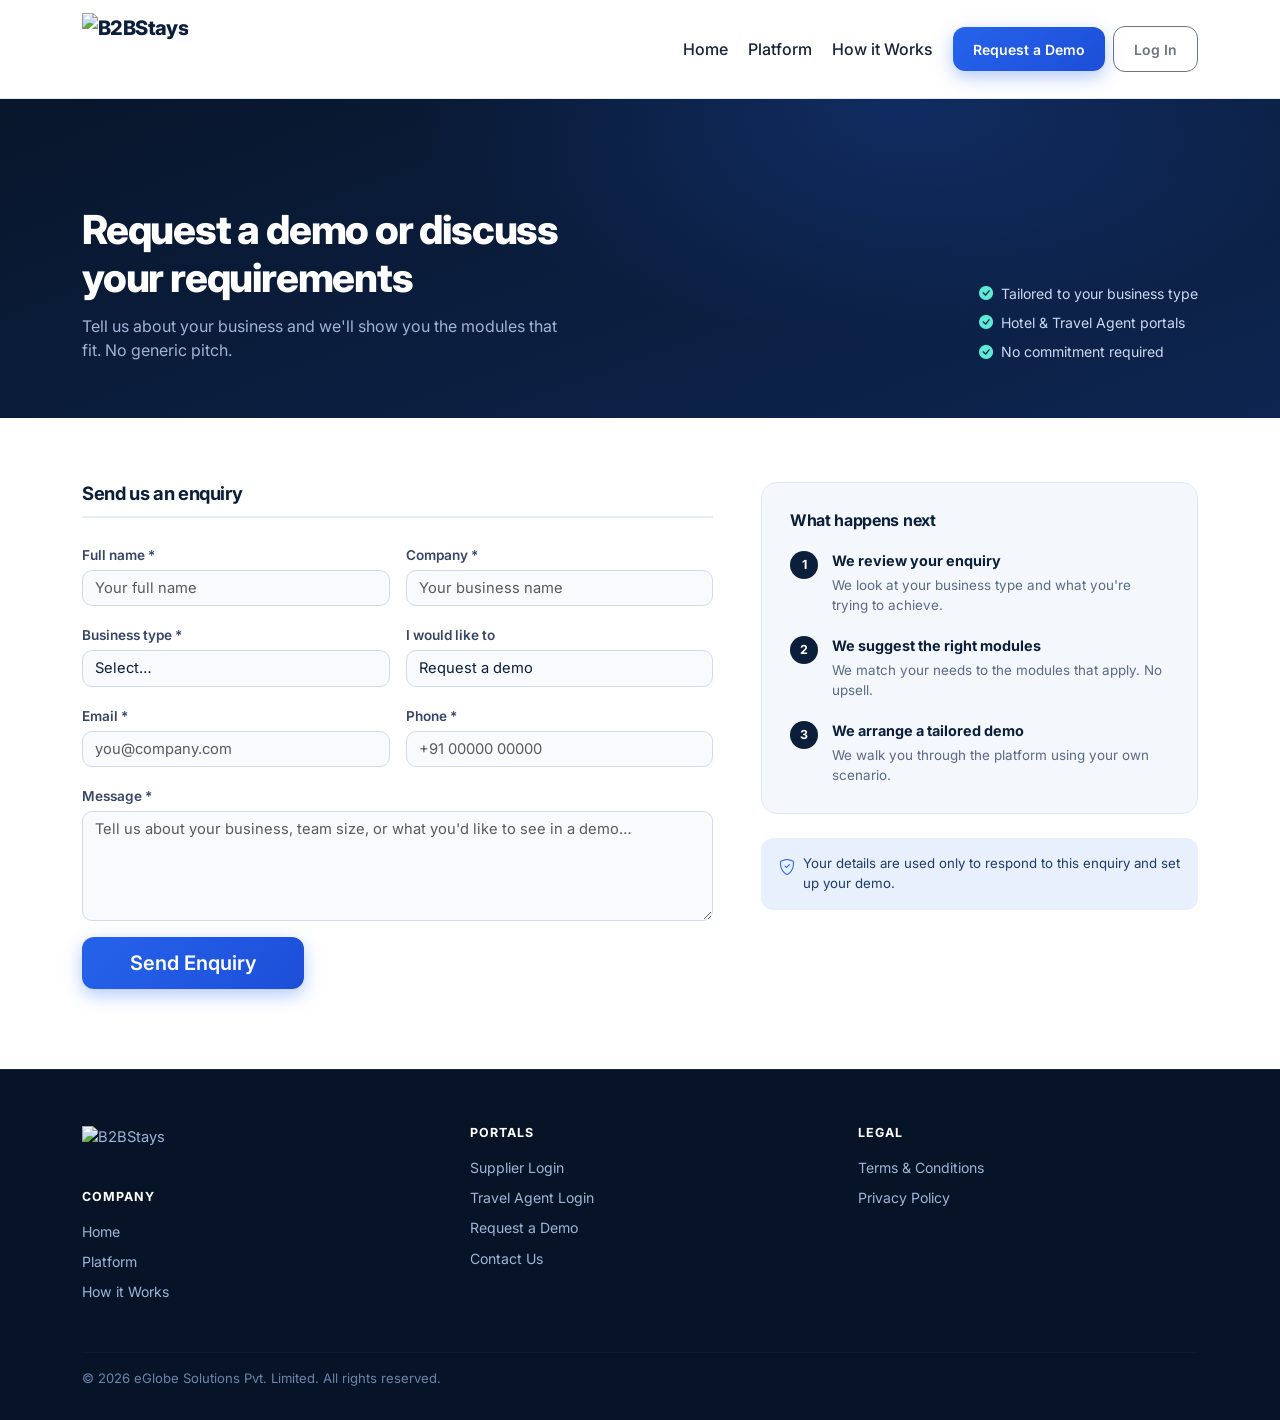
==== commit 788e6f13: "Add files via upload" ====
--- a/contact.html
+++ b/contact.html
@@ -8,7 +8,7 @@
   <meta name="keywords" content="travel agent B2B software demo, DMC sales workflow automation, B2B holiday marketplace, land services distribution, holiday distribution network, operations automation">
   <meta name="robots" content="index, follow">
   <meta name="theme-color" content="#0b1f3a">
-  <link rel="icon" href="data:image/svg+xml,%3Csvg xmlns='http://www.w3.org/2000/svg' viewBox='0 0 32 32'%3E%3Crect width='32' height='32' rx='8' fill='%232563eb'/%3E%3Ctext x='16' y='22' font-size='16' font-family='Arial' font-weight='700' fill='white' text-anchor='middle'%3EB%3C/text%3E%3C/svg%3E">
+  <link rel="icon" href="assets/favicon.png" type="image/png">
   <link rel="preconnect" href="https://fonts.googleapis.com">
   <link rel="preconnect" href="https://fonts.gstatic.com" crossorigin>
   <link href="https://fonts.googleapis.com/css2?family=Inter:wght@400;500;600;700;800&display=swap" rel="stylesheet">
@@ -21,7 +21,7 @@
 
 <nav class="navbar navbar-expand-lg sticky-top site-nav" aria-label="Main navigation">
   <div class="container">
-    <a class="navbar-brand d-flex align-items-center" href="index.html"><span class="brand-mark"><i class="bi bi-buildings" aria-hidden="true"></i></span>B2BStays</a>
+    <a class="navbar-brand d-flex align-items-center" href="index.html"><img src="assets/logo.png" alt="B2BStays" style="height:72px;width:auto;"></a>
     <button class="navbar-toggler" type="button" data-bs-toggle="collapse" data-bs-target="#nav" aria-controls="nav" aria-expanded="false" aria-label="Toggle navigation"><span class="navbar-toggler-icon"></span></button>
     <div class="collapse navbar-collapse" id="nav">
       <ul class="navbar-nav ms-auto align-items-lg-center gap-lg-1">
@@ -164,6 +164,7 @@
   <div class="container">
     <div class="row g-4 g-lg-5 justify-content-center">
       <div class="col-6 col-md-4">
+        <img src="assets/favicon.png" alt="B2BStays" style="height:48px;width:auto;margin-bottom:1rem;display:block;">
         <h5 class="footer-heading">Company</h5>
         <ul class="list-unstyled footer-links">
           <li><a href="index.html">Home</a></li>
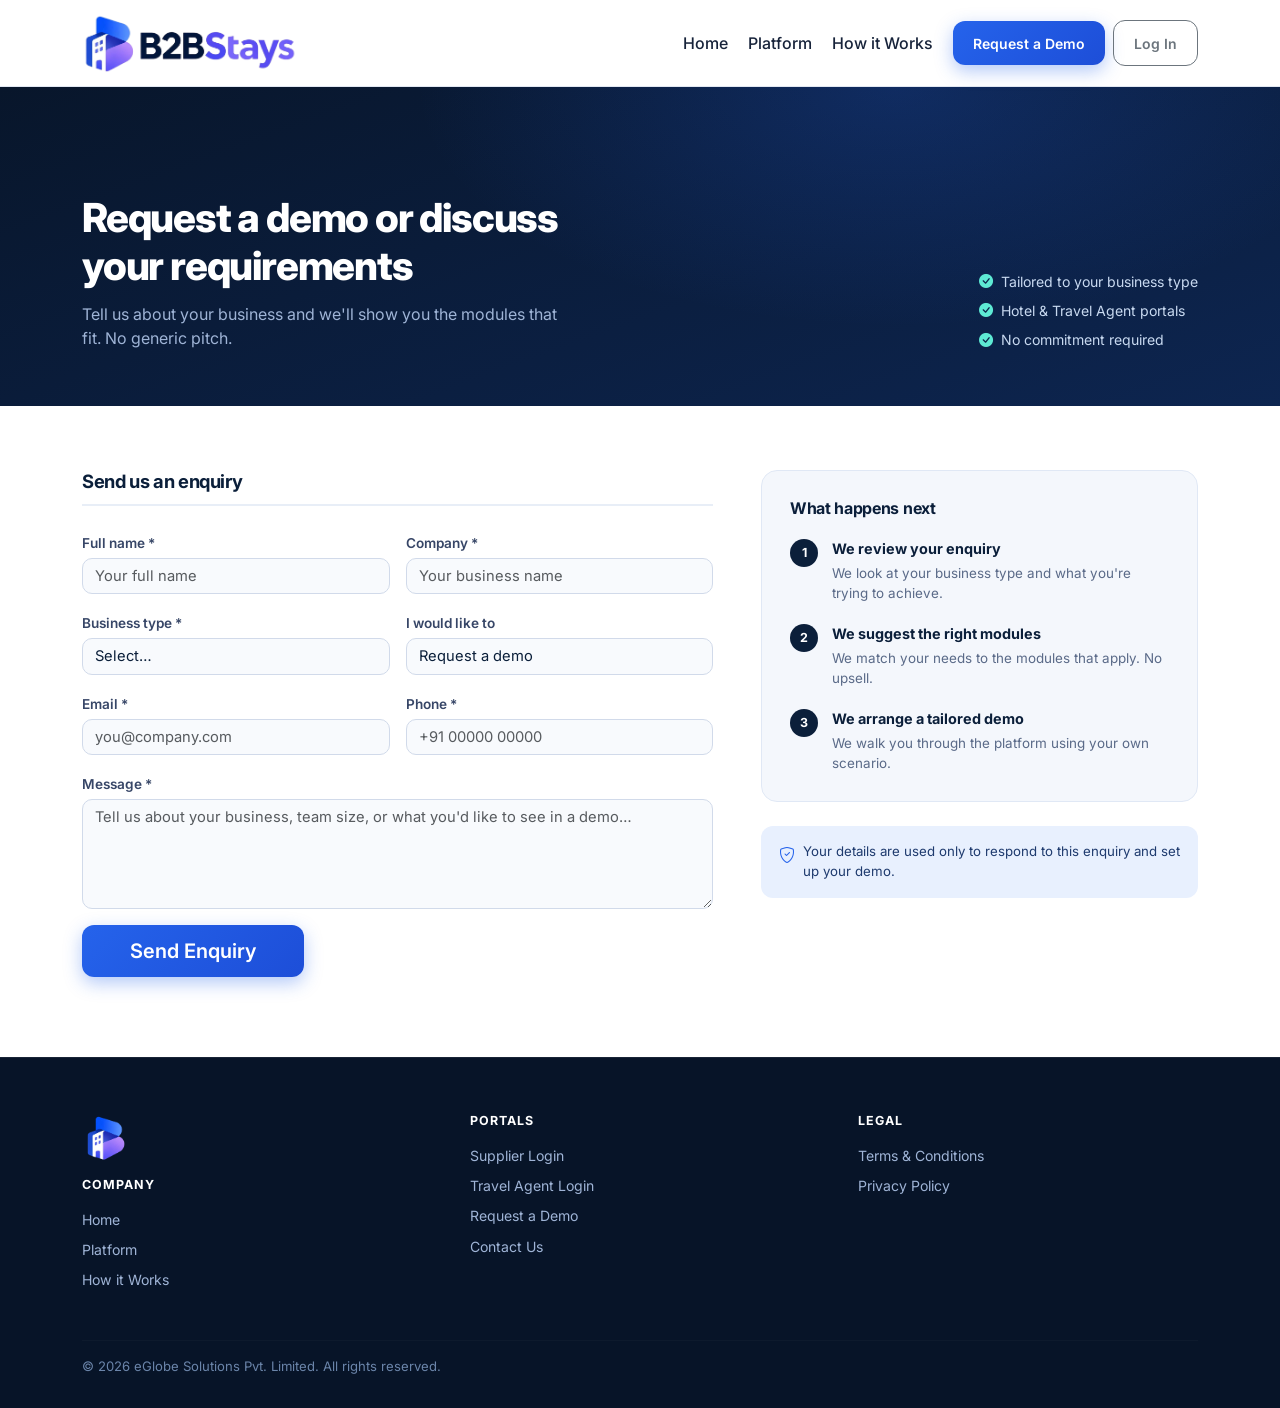
==== commit c2514661: "Add files via upload" ====
--- a/contact.html
+++ b/contact.html
@@ -21,7 +21,7 @@
 
 <nav class="navbar navbar-expand-lg sticky-top site-nav" aria-label="Main navigation">
   <div class="container">
-    <a class="navbar-brand d-flex align-items-center" href="index.html"><img src="assets/logo.png" alt="B2BStays" style="height:72px;width:auto;"></a>
+    <a class="navbar-brand d-flex align-items-center" href="index.html"><img src="assets/logo.png" alt="B2BStays" style="height:60px;width:auto;"></a>
     <button class="navbar-toggler" type="button" data-bs-toggle="collapse" data-bs-target="#nav" aria-controls="nav" aria-expanded="false" aria-label="Toggle navigation"><span class="navbar-toggler-icon"></span></button>
     <div class="collapse navbar-collapse" id="nav">
       <ul class="navbar-nav ms-auto align-items-lg-center gap-lg-1">
